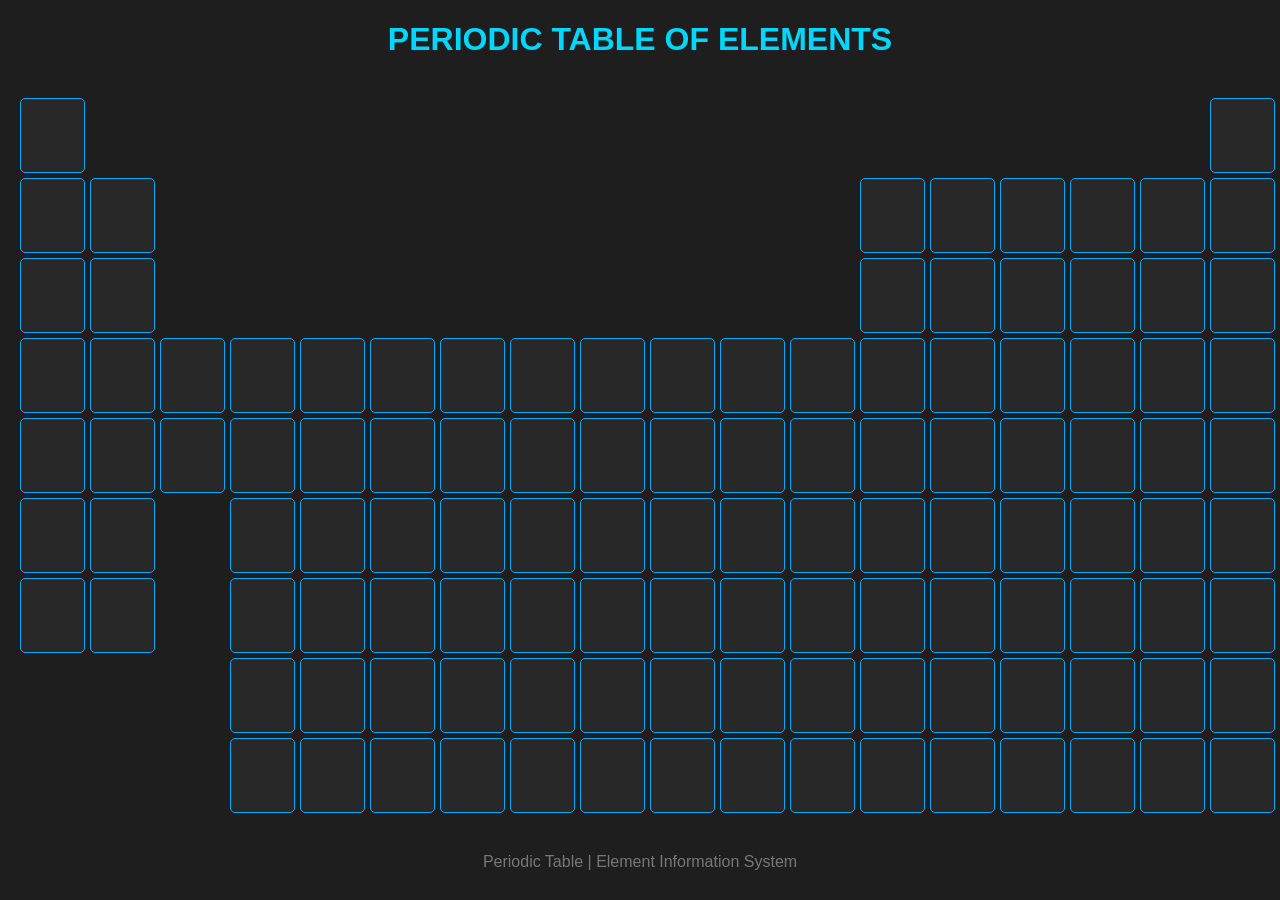
==== theindex.html @ d2eec0df "jesus" ====
<!DOCTYPE html>
<html lang="en">
<head>
    <meta charset="UTF-8">
    <meta name="viewport" content="width=device-width, initial-scale=1.0">
    <title>Periodic Table of Elements</title>

    <style>
        body {
            background-color: #1e1e1e;
            color: white;
            font-family: Arial, sans-serif;
            margin: 20px;
        }

        h1 {
            text-align: center;
            color: #00d7ff;
        }

        .periodic-table {
            display: grid;
            grid-template-columns: repeat(18, 65px);
            grid-template-rows: repeat(9, 75px);
            gap: 5px;
            justify-content: center;
            margin: 40px auto;
            width: max-content;
        }

        .element {
            background-color: #282828;
            border: 1px solid #00aaff;
            border-radius: 5px;
            position: relative;
            cursor: pointer;
            transition: 0.2s;
            min-width: 0;
        }

        .element:hover {
            background-color: #005f87;
            border: 2px solid #00d7ff;
            transform: scale(1.08);
            z-index: 10;
        }

        /* INFORMATION POPUP */

        .element-info {
            display: none;
            position: absolute;
            top: 0;
            left: 75px;
            width: 230px;
            min-height: 280px;
            background-color: #252526;
            border: 2px solid #00aaff;
            border-radius: 8px;
            padding: 12px;
            z-index: 100;
            color: white;
            box-shadow: 0 5px 20px black;
        }

        .element:hover .element-info {
            display: block;
        }

        /* Popup placement for right-side elements */

        .element.popup-left .element-info {
            left: auto;
            right: 75px;
        }

        .element-info h3 {
            color: #00d7ff;
            margin-top: 0;
            text-align: center;
        }

        .element-picture {
            width: 100%;
            height: 110px;
            border: 1px dashed #888;
            margin-bottom: 10px;
            display: flex;
            align-items: center;
            justify-content: center;
            color: #888;
            box-sizing: border-box;
        }

        .element-info p {
            font-size: 12px;
            margin: 8px 0;
        }

        .series-label {
            grid-column: 1 / 4;
            color: #00d7ff;
            font-size: 12px;
            display: flex;
            align-items: center;
        }

        .footer {
            text-align: center;
            color: #777;
            margin-top: 40px;
        }

        @media (max-width: 1250px) {
            .periodic-table {
                justify-content: start;
                margin-left: 0;
            }

            body {
                overflow-x: auto;
            }
        }
    </style>
</head>

<body>

    <h1>PERIODIC TABLE OF ELEMENTS</h1>

    <div class="periodic-table" id="periodicTable">

        <!--Down from here are Elements na-->

    </div>

    <div class="footer">
        Periodic Table | Element Information System
    </div>

    <script>
        // Ginawa ko nang 118 elements hahahaha
        const elements = [
            // Period 1
            [1, 1, 1], [2, 18, 1],

            // Period 2
            [3, 1, 2], [4, 2, 2],
            [5, 13, 2], [6, 14, 2],
            [7, 15, 2], [8, 16, 2],
            [9, 17, 2], [10, 18, 2],

            // Period 3
            [11, 1, 3], [12, 2, 3],
            [13, 13, 3], [14, 14, 3],
            [15, 15, 3], [16, 16, 3],
            [17, 17, 3], [18, 18, 3],

            // Period 4
            [19, 1, 4], [20, 2, 4],
            [21, 3, 4], [22, 4, 4],
            [23, 5, 4], [24, 6, 4],
            [25, 7, 4], [26, 8, 4],
            [27, 9, 4], [28, 10, 4],
            [29, 11, 4], [30, 12, 4],
            [31, 13, 4], [32, 14, 4],
            [33, 15, 4], [34, 16, 4],
            [35, 17, 4], [36, 18, 4],

            // Period 5
            [37, 1, 5], [38, 2, 5],
            [39, 3, 5], [40, 4, 5],
            [41, 5, 5], [42, 6, 5],
            [43, 7, 5], [44, 8, 5],
            [45, 9, 5], [46, 10, 5],
            [47, 11, 5], [48, 12, 5],
            [49, 13, 5], [50, 14, 5],
            [51, 15, 5], [52, 16, 5],
            [53, 17, 5], [54, 18, 5],

            // Period 6
            [55, 1, 6], [56, 2, 6],
            [72, 4, 6], [73, 5, 6],
            [74, 6, 6], [75, 7, 6],
            [76, 8, 6], [77, 9, 6],
            [78, 10, 6], [79, 11, 6],
            [80, 12, 6], [81, 13, 6],
            [82, 14, 6], [83, 15, 6],
            [84, 16, 6], [85, 17, 6],
            [86, 18, 6],

            // Period 7
            [87, 1, 7], [88, 2, 7],
            [104, 4, 7], [105, 5, 7],
            [106, 6, 7], [107, 7, 7],
            [108, 8, 7], [109, 9, 7],
            [110, 10, 7], [111, 11, 7],
            [112, 12, 7], [113, 13, 7],
            [114, 14, 7], [115, 15, 7],
            [116, 16, 7], [117, 17, 7],
            [118, 18, 7],

            // Lanthanides - Row 8
            [57, 4, 8], [58, 5, 8],
            [59, 6, 8], [60, 7, 8],
            [61, 8, 8], [62, 9, 8],
            [63, 10, 8], [64, 11, 8],
            [65, 12, 8], [66, 13, 8],
            [67, 14, 8], [68, 15, 8],
            [69, 16, 8], [70, 17, 8],
            [71, 18, 8],

            // Actinides - Row 9
            [89, 4, 9], [90, 5, 9],
            [91, 6, 9], [92, 7, 9],
            [93, 8, 9], [94, 9, 9],
            [95, 10, 9], [96, 11, 9],
            [97, 12, 9], [98, 13, 9],
            [99, 14, 9], [100, 15, 9],
            [101, 16, 9], [102, 17, 9],
            [103, 18, 9]
        ];

        const table = document.getElementById("periodicTable");

        elements.forEach(([number, column, row]) => {

            const box = document.createElement("div");
            box.className = "element";

            box.style.gridColumn = column;
            box.style.gridRow = row;

            // dito for elements infos (repeat niyo lang) 
            if (column >= 15) {
                box.classList.add("popup-left");
            }

            box.innerHTML = `
                <div class="element-info">

                    <h3>Element Information</h3>

                    <div class="element-picture">
                        Element Picture
                    </div>

                    <p>Element Name:</p>
                    <p>Symbol:</p>
                    <p>Atomic Number: ${number}</p>
                    <p>Atomic Mass:</p>
                    <p>Description:</p>

                </div>
            `;

            table.appendChild(box);

        });

    </script>

</body>
</html>
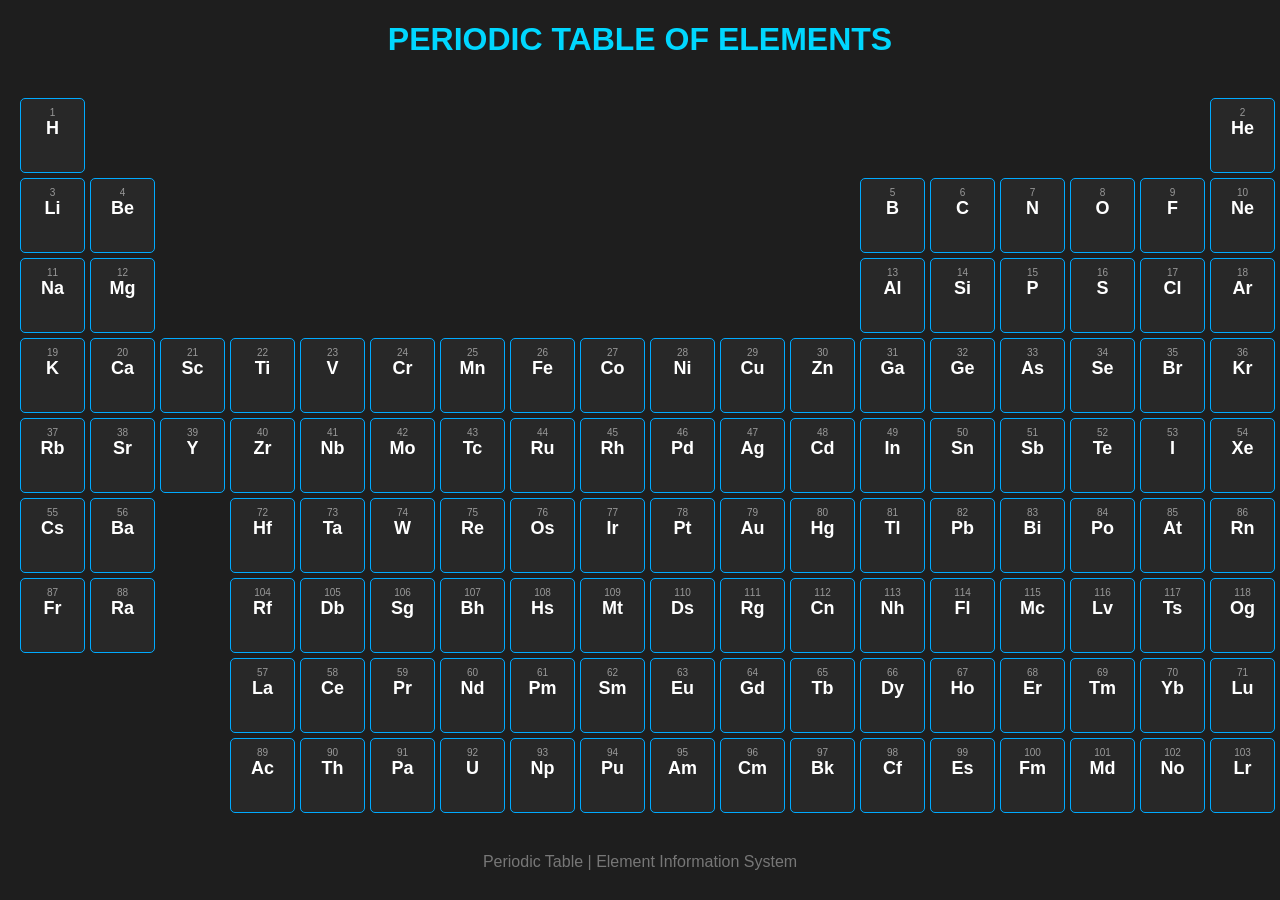
==== commit 6c6deb9e: "christ" ====
--- a/theindex.html
+++ b/theindex.html
@@ -138,7 +138,7 @@
         Periodic Table | Element Information System
     </div>
 
-    <script>
+    <!-- <script>
         // Ginawa ko nang 118 elements hahahaha
         const elements = [
             // Period 1
@@ -258,7 +258,8 @@
 
         });
 
-    </script>
-
+    </script> -->
+
+    <script src="thescript.js"></script>
 </body>
 </html>
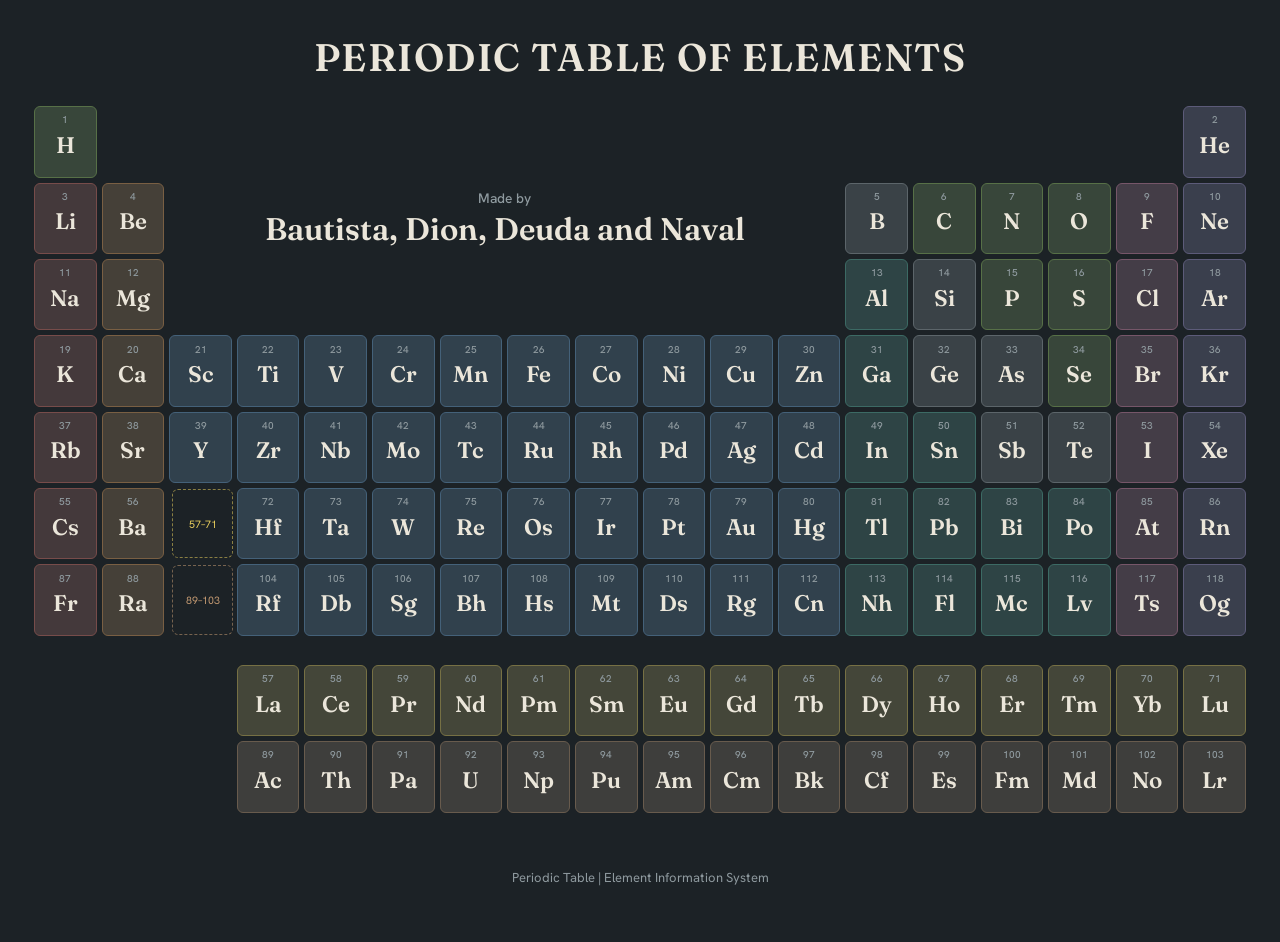
==== commit dd9076b8: "Describe your changes here" ====
--- a/theindex.html
+++ b/theindex.html
@@ -5,134 +5,21 @@
     <meta name="viewport" content="width=device-width, initial-scale=1.0">
     <title>Periodic Table of Elements</title>
 
-    <style>
-        body {
-            background-color: #1e1e1e;
-            color: white;
-            font-family: Arial, sans-serif;
-            margin: 20px;
-        }
-
-        h1 {
-            text-align: center;
-            color: #00d7ff;
-        }
-
-        .periodic-table {
-            display: grid;
-            grid-template-columns: repeat(18, 65px);
-            grid-template-rows: repeat(9, 75px);
-            gap: 5px;
-            justify-content: center;
-            margin: 40px auto;
-            width: max-content;
-        }
-
-        .element {
-            background-color: #282828;
-            border: 1px solid #00aaff;
-            border-radius: 5px;
-            position: relative;
-            cursor: pointer;
-            transition: 0.2s;
-            min-width: 0;
-        }
-
-        .element:hover {
-            background-color: #005f87;
-            border: 2px solid #00d7ff;
-            transform: scale(1.08);
-            z-index: 10;
-        }
-
-        /* INFORMATION POPUP */
-
-        .element-info {
-            display: none;
-            position: absolute;
-            top: 0;
-            left: 75px;
-            width: 230px;
-            min-height: 280px;
-            background-color: #252526;
-            border: 2px solid #00aaff;
-            border-radius: 8px;
-            padding: 12px;
-            z-index: 100;
-            color: white;
-            box-shadow: 0 5px 20px black;
-        }
-
-        .element:hover .element-info {
-            display: block;
-        }
-
-        /* Popup placement for right-side elements */
-
-        .element.popup-left .element-info {
-            left: auto;
-            right: 75px;
-        }
-
-        .element-info h3 {
-            color: #00d7ff;
-            margin-top: 0;
-            text-align: center;
-        }
-
-        .element-picture {
-            width: 100%;
-            height: 110px;
-            border: 1px dashed #888;
-            margin-bottom: 10px;
-            display: flex;
-            align-items: center;
-            justify-content: center;
-            color: #888;
-            box-sizing: border-box;
-        }
-
-        .element-info p {
-            font-size: 12px;
-            margin: 8px 0;
-        }
-
-        .series-label {
-            grid-column: 1 / 4;
-            color: #00d7ff;
-            font-size: 12px;
-            display: flex;
-            align-items: center;
-        }
-
-        .footer {
-            text-align: center;
-            color: #777;
-            margin-top: 40px;
-        }
-
-        @media (max-width: 1250px) {
-            .periodic-table {
-                justify-content: start;
-                margin-left: 0;
-            }
-
-            body {
-                overflow-x: auto;
-            }
-        }
-    </style>
+    <link rel="stylesheet" href="style.css">
 </head>
 
 <body>
 
     <h1>PERIODIC TABLE OF ELEMENTS</h1>
 
-    <div class="periodic-table" id="periodicTable">
+<div class="periodic-table" id="periodicTable">
 
-        <!--Down from here are Elements na-->
+    <p class="credit">
+        <span>Made by</span>
+        Bautista, Dion, Deuda and Naval
+    </p>
 
-    </div>
+</div>
 
     <div class="footer">
         Periodic Table | Element Information System
@@ -260,6 +147,6 @@
 
     </script> -->
 
-    <script src="thescript.js"></script>
+    <script src="script.js"></script>
 </body>
 </html>
--- a/style.css
+++ b/style.css
@@ -0,0 +1,342 @@
+@import url("https://fonts.googleapis.com/css2?family=Fraunces:wght@600;700&family=Hanken+Grotesk:wght@400;500;600&display=swap");
+
+:root {
+    --ground: #1c2226;
+    --panel: #252d32;
+    --line: #36424a;
+    --chalk: #ebe6da;
+    --muted: #8f9a9f;
+
+    /* element categories */
+    --alkali: #e8776a;
+    --alkaline: #eda35a;
+    --transition: #6fa8dc;
+    --post: #5bbfa8;
+    --metalloid: #a8b3b8;
+    --nonmetal: #9ccc65;
+    --halogen: #e58fb5;
+    --noble: #a99bdc;
+    --lanthanide: #e6cc5c;
+    --actinide: #c49a72;
+
+    --serif: "Fraunces", Georgia, "Times New Roman", serif;
+    --sans: "Hanken Grotesk", system-ui, -apple-system, "Segoe UI", sans-serif;
+}
+
+*,
+*::before,
+*::after {
+    box-sizing: border-box;
+}
+
+body {
+    margin: 0;
+    padding: 36px 24px 56px;
+    background: var(--ground);
+    color: var(--chalk);
+    font-family: var(--sans);
+    overflow-x: auto;
+}
+
+h1 {
+    margin: 0;
+    text-align: center;
+    font: 600 clamp(1.5rem, 3vw, 2.4rem) / 1.1 var(--serif);
+    letter-spacing: 0.04em;
+    color: var(--chalk);
+}
+
+.legend {
+    display: flex;
+    flex-wrap: wrap;
+    justify-content: center;
+    gap: 8px 18px;
+    max-width: 880px;
+    margin: 18px auto 0;
+    padding: 0 12px;
+    font-size: 13px;
+    color: var(--muted);
+}
+
+.legend span {
+    display: inline-flex;
+    align-items: center;
+    gap: 7px;
+}
+
+.legend span::before {
+    content: "";
+    width: 12px;
+    height: 12px;
+    border-radius: 3px;
+    background: var(--c);
+}
+
+.lg-alkali { --c: var(--alkali); }
+.lg-alkaline { --c: var(--alkaline); }
+.lg-transition { --c: var(--transition); }
+.lg-post { --c: var(--post); }
+.lg-metalloid { --c: var(--metalloid); }
+.lg-nonmetal { --c: var(--nonmetal); }
+.lg-halogen { --c: var(--halogen); }
+.lg-noble { --c: var(--noble); }
+.lg-lanthanide { --c: var(--lanthanide); }
+.lg-actinide { --c: var(--actinide); }
+
+.periodic-table {
+    --w: clamp(34px, calc((100vw - 153px) / 18), 68px);
+    --h: calc(var(--w) * 1.14);
+
+    display: grid;
+    grid-template-columns: repeat(18, var(--w));
+    grid-template-rows: repeat(9, var(--h));
+    gap: 5px;
+    justify-content: center;
+    width: max-content;
+    margin: 28px auto 80px;
+}
+
+.credit {
+    grid-column: 3 / 13;
+    grid-row: 1 / 4;
+    align-self: center;
+    margin: 0;
+    text-align: center;
+    font: 600 calc(var(--w) * 0.5) / 1.15 var(--serif);
+    color: var(--chalk);
+    pointer-events: none;
+}
+
+.credit span {
+    display: block;
+    margin-bottom: 4px;
+    font: 500 max(11px, calc(var(--w) * 0.22)) var(--sans);
+    color: var(--muted);
+}
+
+.element {
+    --c: var(--transition);
+    position: relative;
+    min-width: 0;
+    cursor: pointer;
+    background: var(--panel);
+    background: color-mix(in srgb, var(--c) 16%, var(--panel));
+    border: 1px solid var(--line);
+    border: 1px solid color-mix(in srgb, var(--c) 42%, var(--panel));
+    border-radius: 6px;
+    transition: transform 0.14s ease, border-color 0.14s ease, background-color 0.14s ease;
+}
+
+.element:hover,
+.element.open {
+    transform: translateY(-3px);
+    z-index: 20;
+    border-color: var(--c);
+    background: color-mix(in srgb, var(--c) 28%, var(--panel));
+}
+
+.element.open {
+    z-index: 30;
+}
+
+.element > div:not(.element-info) {
+    padding-top: calc(var(--w) * 0.1) !important;
+    line-height: 1;
+}
+
+.element > div:not(.element-info) > div:first-child {
+    font: 500 max(8px, calc(var(--w) * 0.16)) var(--sans) !important;
+    color: var(--muted) !important;
+}
+
+.element > div:not(.element-info) > div:last-child {
+    margin-top: calc(var(--w) * 0.12);
+    font: 600 calc(var(--w) * 0.36) / 1 var(--serif) !important;
+    color: var(--chalk) !important;
+}
+
+.element:hover > div:not(.element-info) > div:last-child,
+.element.open > div:not(.element-info) > div:last-child {
+    color: var(--c) !important;
+}
+
+.element:is(:nth-of-type(3), :nth-of-type(11), :nth-of-type(19), :nth-of-type(37), :nth-of-type(55), :nth-of-type(87)) {
+    --c: var(--alkali);
+}
+
+.element:is(:nth-of-type(4), :nth-of-type(12), :nth-of-type(20), :nth-of-type(38), :nth-of-type(56), :nth-of-type(88)) {
+    --c: var(--alkaline);
+}
+
+.element:is(
+    :nth-of-type(n+21):nth-of-type(-n+30),
+    :nth-of-type(n+39):nth-of-type(-n+48),
+    :nth-of-type(n+72):nth-of-type(-n+80),
+    :nth-of-type(n+104):nth-of-type(-n+112)
+) {
+    --c: var(--transition);
+}
+
+.element:is(:nth-of-type(13), :nth-of-type(31), :nth-of-type(49), :nth-of-type(50),
+            :nth-of-type(n+81):nth-of-type(-n+84), :nth-of-type(n+113):nth-of-type(-n+116)) {
+    --c: var(--post);
+}
+
+.element:is(:nth-of-type(5), :nth-of-type(14), :nth-of-type(32), :nth-of-type(33), :nth-of-type(51), :nth-of-type(52)) {
+    --c: var(--metalloid);
+}
+
+.element:is(:nth-of-type(1), :nth-of-type(6), :nth-of-type(7), :nth-of-type(8),
+            :nth-of-type(15), :nth-of-type(16), :nth-of-type(34)) {
+    --c: var(--nonmetal);
+}
+
+.element:is(:nth-of-type(9), :nth-of-type(17), :nth-of-type(35), :nth-of-type(53), :nth-of-type(85), :nth-of-type(117)) {
+    --c: var(--halogen);
+}
+
+.element:is(:nth-of-type(2), :nth-of-type(10), :nth-of-type(18), :nth-of-type(36),
+            :nth-of-type(54), :nth-of-type(86), :nth-of-type(118)) {
+    --c: var(--noble);
+}
+
+.element:nth-of-type(n+57):nth-of-type(-n+71) {
+    --c: var(--lanthanide);
+}
+
+.element:nth-of-type(n+89):nth-of-type(-n+103) {
+    --c: var(--actinide);
+}
+
+.element:is(:nth-of-type(n+57):nth-of-type(-n+71), :nth-of-type(n+89):nth-of-type(-n+103)) {
+    top: 24px;
+}
+
+.element:is(:nth-of-type(n+57):nth-of-type(-n+71), :nth-of-type(n+89):nth-of-type(-n+103)) .element-info {
+    top: auto;
+    bottom: 0;
+}
+
+.element:nth-of-type(72)::before,
+.element:nth-of-type(104)::before {
+    position: absolute;
+    top: 0;
+    right: calc(100% + 5px);
+    width: 100%;
+    height: 100%;
+    display: flex;
+    align-items: center;
+    justify-content: center;
+    font-size: max(8px, calc(var(--w) * 0.17));
+    color: var(--x);
+    border: 1px dashed color-mix(in srgb, var(--x) 55%, transparent);
+    border-radius: 6px;
+    pointer-events: none;
+}
+
+.element:nth-of-type(72)::before {
+    content: "57–71";
+    --x: var(--lanthanide);
+}
+
+.element:nth-of-type(104)::before {
+    content: "89–103";
+    --x: var(--actinide);
+}
+
+.element-info {
+    display: none;
+    position: absolute;
+    top: 0;
+    left: calc(100% + 12px);
+    width: 240px;
+    padding: 14px 16px 16px;
+    background: var(--panel);
+    border: 1px solid var(--c);
+    border-top-width: 4px;
+    border-radius: 10px;
+    box-shadow: 0 18px 36px rgba(0, 0, 0, 0.45);
+    color: var(--chalk);
+    pointer-events: none;
+    animation: reveal 0.12s ease-out;
+}
+
+.element.open .element-info {
+    display: block;
+}
+
+.element.popup-left .element-info {
+    left: auto;
+    right: calc(100% + 12px);
+}
+
+@keyframes reveal {
+    from { opacity: 0; }
+    to { opacity: 1; }
+}
+
+.element-info h3 {
+    margin: 0 0 10px;
+    font: 500 12px var(--sans);
+    text-align: left;
+    color: var(--muted);
+}
+
+.element-picture {
+    height: 104px;
+    margin-bottom: 10px;
+    border: none;
+    border-radius: 6px;
+    background: var(--line);
+    background: color-mix(in srgb, var(--c) 16%, var(--panel));
+}
+
+.element-picture span {
+    font: 700 56px / 1 var(--serif) !important;
+    color: var(--c) !important;
+}
+
+.element-info p {
+    margin: 0;
+    padding: 6px 0;
+    border-top: 1px solid var(--line);
+    font-size: 12.5px;
+    line-height: 1.4;
+}
+
+.element-info p:nth-of-type(1) {
+    border-top: none;
+    font-size: 15px;
+    font-weight: 600;
+}
+
+.element-info p:last-child {
+    color: var(--muted);
+    line-height: 1.5;
+}
+
+.footer {
+    margin-top: 40px;
+    text-align: center;
+    font-size: 13px;
+    color: var(--muted);
+}
+
+@media (max-width: 760px) {
+    body {
+        padding: 24px 12px 40px;
+    }
+
+    .periodic-table {
+        justify-content: start;
+        margin-left: 0;
+    }
+}
+
+@media (prefers-reduced-motion: reduce) {
+    .element,
+    .element-info {
+        transition: none;
+        animation: none;
+    }
+}
